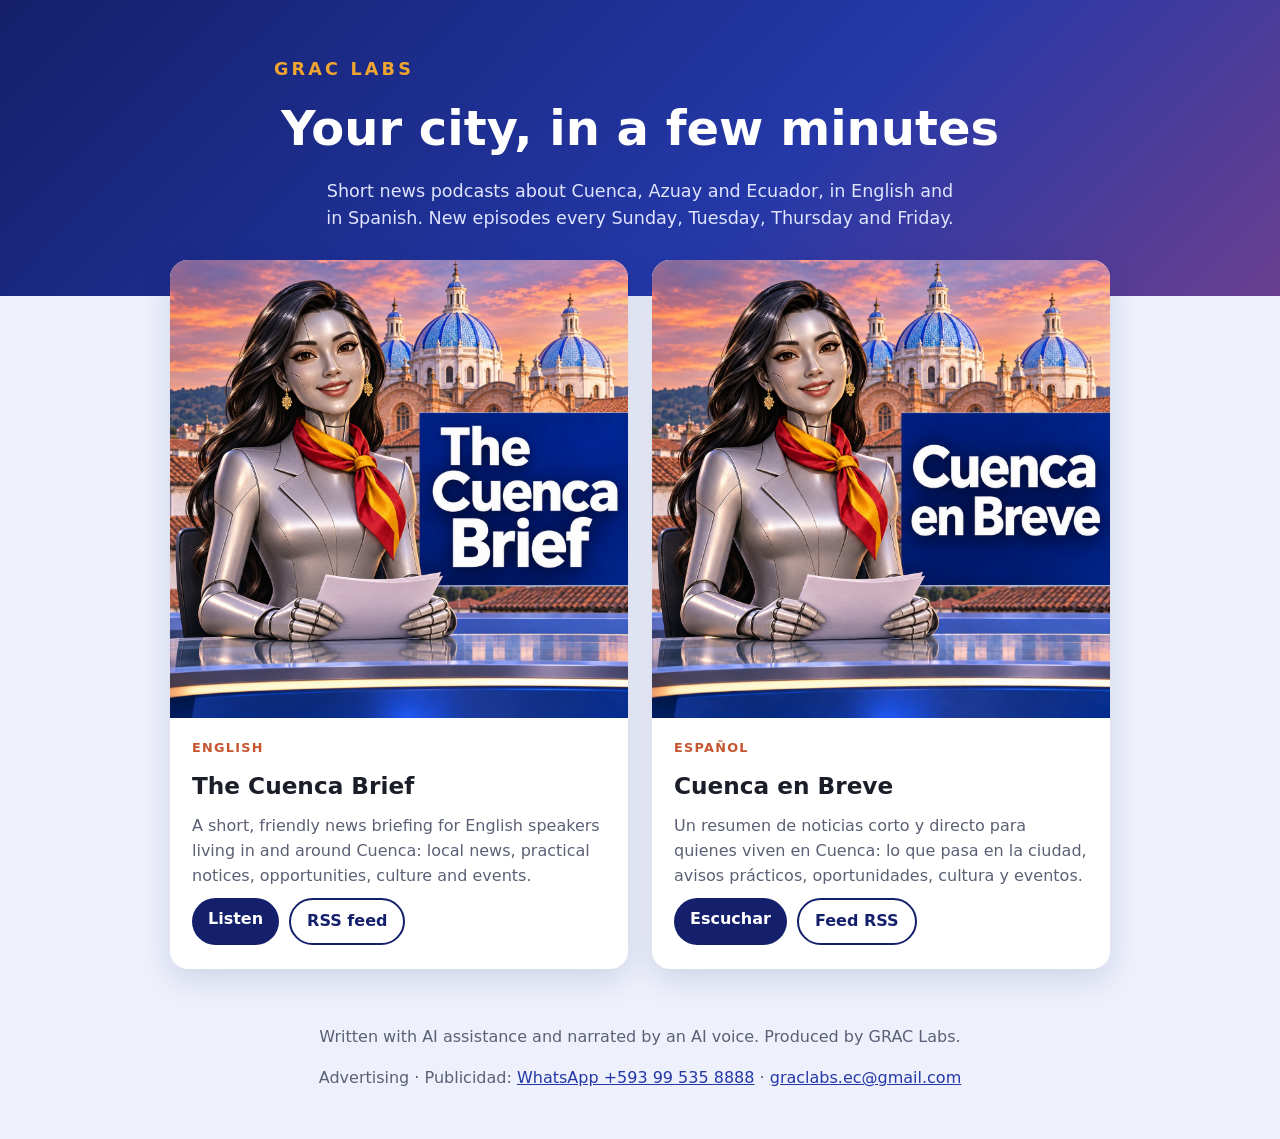
==== index.html @ 5f04819e "Add GRAC Labs podcast site, feed builder and production tools Co-Authored-By: Claude Opus 5.5 <norep" ====
<!DOCTYPE html>
<html lang="en">
<head>
<meta charset="utf-8">
<meta name="viewport" content="width=device-width, initial-scale=1">
<title>GRAC Labs · Podcasts from Cuenca, Ecuador</title>
<meta name="description" content="GRAC Labs produces The Cuenca Brief and Cuenca en Breve, short news podcasts about Cuenca, Azuay and Ecuador.">
<link rel="stylesheet" href="assets/style.css">
<link rel="icon" href="cuenca-brief/cover.jpg">
</head>
<body>
<section class="hero">
<p class="brand">GRAC Labs</p>
<h1>Your city, in a few minutes</h1>
<p>Short news podcasts about Cuenca, Azuay and Ecuador, in English and in Spanish. New episodes every Sunday, Tuesday, Thursday and Friday.</p>
</section>

<section class="shows">
<article class="card">
<a href="cuenca-brief/"><img src="cuenca-brief/cover.jpg" alt="The Cuenca Brief cover art" width="1400" height="1400"></a>
<div class="body">
<span class="lang">English</span>
<h2>The Cuenca Brief</h2>
<p>A short, friendly news briefing for English speakers living in and around Cuenca: local news, practical notices, opportunities, culture and events.</p>
<div class="actions">
<a class="btn" href="cuenca-brief/">Listen</a>
<a class="btn alt" href="cuenca-brief/feed.xml">RSS feed</a>
</div>
</div>
</article>

<article class="card" lang="es">
<a href="cuenca-en-breve/"><img src="cuenca-en-breve/cover.jpg" alt="Portada de Cuenca en Breve" width="1400" height="1400"></a>
<div class="body">
<span class="lang">Español</span>
<h2>Cuenca en Breve</h2>
<p>Un resumen de noticias corto y directo para quienes viven en Cuenca: lo que pasa en la ciudad, avisos prácticos, oportunidades, cultura y eventos.</p>
<div class="actions">
<a class="btn" href="cuenca-en-breve/">Escuchar</a>
<a class="btn alt" href="cuenca-en-breve/feed.xml">Feed RSS</a>
</div>
</div>
</article>
</section>

<section class="contact">
<p>Written with AI assistance and narrated by an AI voice. Produced by GRAC Labs.</p>
<p>Advertising · Publicidad: <a href="https://wa.me/593995358888">WhatsApp +593 99 535 8888</a> · <a href="mailto:graclabs.ec@gmail.com">graclabs.ec@gmail.com</a></p>
</section>
</body>
</html>
---- assets/style.css ----
:root {
  --navy: #14206b;
  --blue: #2438a8;
  --sky: #eef1fb;
  --gold: #f0a530;
  --terracotta: #c4552f;
  --ink: #1b1d29;
  --muted: #5b6075;
  --card: #ffffff;
}
* { box-sizing: border-box; }
body {
  margin: 0;
  font-family: "Segoe UI", system-ui, -apple-system, Roboto, "Helvetica Neue", Arial, sans-serif;
  color: var(--ink);
  background: var(--sky);
  line-height: 1.55;
}
a { color: var(--blue); }
.hero {
  background: linear-gradient(135deg, var(--navy), var(--blue) 60%, #6a3f8f);
  color: #fff;
  padding: 56px 24px 64px;
  text-align: center;
}
.hero .brand { letter-spacing: .18em; text-transform: uppercase; font-weight: 700; color: var(--gold); margin: 0 0 8px; }
.hero h1 { font-size: clamp(2rem, 5vw, 3rem); margin: 0 0 12px; }
.hero p { max-width: 640px; margin: 0 auto; color: #dfe4ff; font-size: 1.1rem; }
.shows {
  max-width: 980px; margin: -36px auto 0; padding: 0 20px 40px;
  display: grid; gap: 24px; grid-template-columns: repeat(auto-fit, minmax(280px, 1fr));
}
.card {
  background: var(--card); border-radius: 18px; overflow: hidden;
  box-shadow: 0 10px 30px rgba(20, 32, 107, .14); display: flex; flex-direction: column;
}
.card img { width: 100%; height: auto; display: block; aspect-ratio: 1 / 1; object-fit: cover; }
.card .body { padding: 20px 22px 24px; display: flex; flex-direction: column; gap: 10px; flex: 1; }
.card h2 { margin: 0; font-size: 1.45rem; }
.card .lang { font-size: .8rem; font-weight: 700; color: var(--terracotta); text-transform: uppercase; letter-spacing: .1em; }
.card p { margin: 0; color: var(--muted); }
.card .actions { margin-top: auto; display: flex; gap: 10px; flex-wrap: wrap; }
.btn {
  display: inline-block; padding: 9px 16px; border-radius: 999px; text-decoration: none; font-weight: 600;
  background: var(--navy); color: #fff;
}
.btn.alt { background: transparent; color: var(--navy); border: 2px solid var(--navy); }
.contact { max-width: 980px; margin: 0 auto 48px; padding: 0 20px; text-align: center; color: var(--muted); }
header.show {
  background: linear-gradient(135deg, var(--navy), var(--blue));
  color: #fff; padding: 28px 24px 32px;
  display: grid; grid-template-columns: auto 1fr; gap: 24px; align-items: center;
  max-width: none;
}
header.show .home { grid-column: 1 / -1; color: var(--gold); text-decoration: none; font-weight: 600; }
header.show img { border-radius: 14px; box-shadow: 0 8px 24px rgba(0,0,0,.3); }
header.show h1 { margin: 0 0 8px; font-size: clamp(1.8rem, 4vw, 2.6rem); }
header.show p { margin: 0 0 8px; color: #dfe4ff; }
header.show .feed a { color: var(--gold); word-break: break-all; }
main { max-width: 820px; margin: 0 auto; padding: 24px 20px 40px; }
.ep { background: var(--card); border-radius: 14px; padding: 18px 20px; margin: 0 0 16px; box-shadow: 0 4px 14px rgba(20, 32, 107, .08); }
.ep h3 { margin: 0 0 4px; }
.ep .meta { margin: 0 0 10px; color: var(--muted); font-size: .9rem; }
.ep audio { width: 100%; }
.ep details { margin-top: 10px; }
.ep summary { cursor: pointer; color: var(--blue); font-weight: 600; }
footer { text-align: center; color: var(--muted); padding: 0 20px 40px; font-size: .9rem; }
@media (max-width: 600px) {
  header.show { grid-template-columns: 1fr; text-align: center; }
  header.show img { margin: 0 auto; width: 180px; height: 180px; }
}
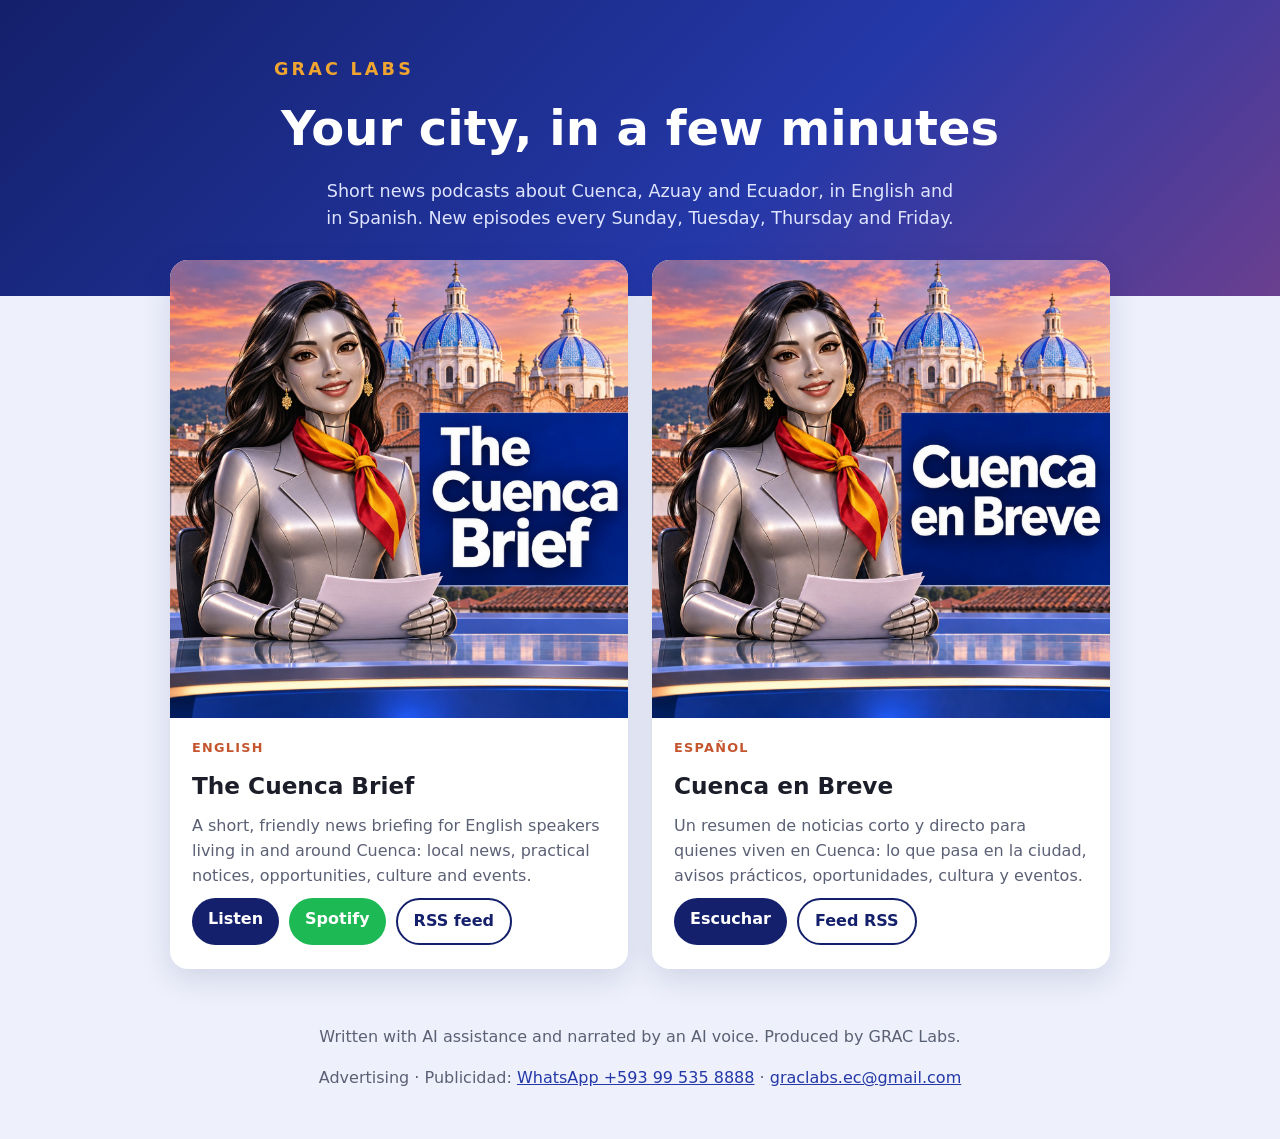
==== commit 7ff05b39: "Rebuild feeds and pages Co-Authored-By: Claude Opus 5.5 <noreply@anthropic.com> Claude-Session: http" ====
--- a/index.html
+++ b/index.html
@@ -24,6 +24,7 @@
 <p>A short, friendly news briefing for English speakers living in and around Cuenca: local news, practical notices, opportunities, culture and events.</p>
 <div class="actions">
 <a class="btn" href="cuenca-brief/">Listen</a>
+<a class="btn spotify" href="https://open.spotify.com/show/4k85HHAMbFI3YRl0Lm7GF2">Spotify</a>
 <a class="btn alt" href="cuenca-brief/feed.xml">RSS feed</a>
 </div>
 </div>
--- a/assets/style.css
+++ b/assets/style.css
@@ -44,6 +44,8 @@
   display: inline-block; padding: 9px 16px; border-radius: 999px; text-decoration: none; font-weight: 600;
   background: var(--navy); color: #fff;
 }
+.btn.spotify { background: #1DB954; color: #fff; }
+.listen { margin: 10px 0 0; }
 .btn.alt { background: transparent; color: var(--navy); border: 2px solid var(--navy); }
 .contact { max-width: 980px; margin: 0 auto 48px; padding: 0 20px; text-align: center; color: var(--muted); }
 header.show {
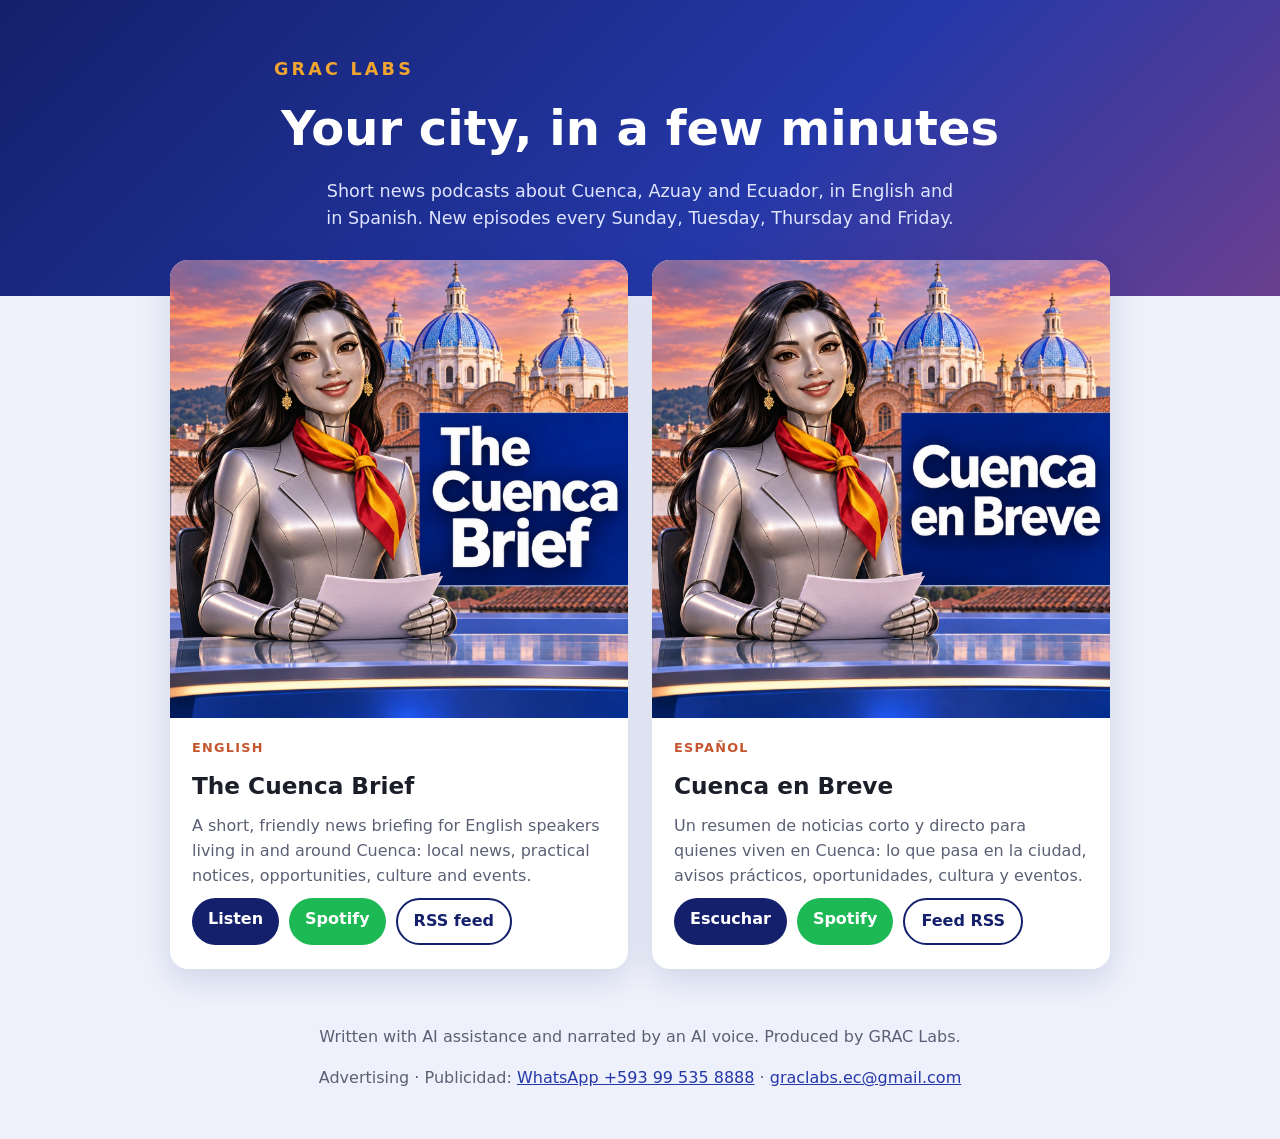
==== commit a105a48d: "Rebuild feeds and pages Co-Authored-By: Claude Opus 5.5 <noreply@anthropic.com> Claude-Session: http" ====
--- a/index.html
+++ b/index.html
@@ -38,6 +38,7 @@
 <p>Un resumen de noticias corto y directo para quienes viven en Cuenca: lo que pasa en la ciudad, avisos prácticos, oportunidades, cultura y eventos.</p>
 <div class="actions">
 <a class="btn" href="cuenca-en-breve/">Escuchar</a>
+<a class="btn spotify" href="https://open.spotify.com/show/3o3nURnLz0GW8mWpZXSPOW">Spotify</a>
 <a class="btn alt" href="cuenca-en-breve/feed.xml">Feed RSS</a>
 </div>
 </div>
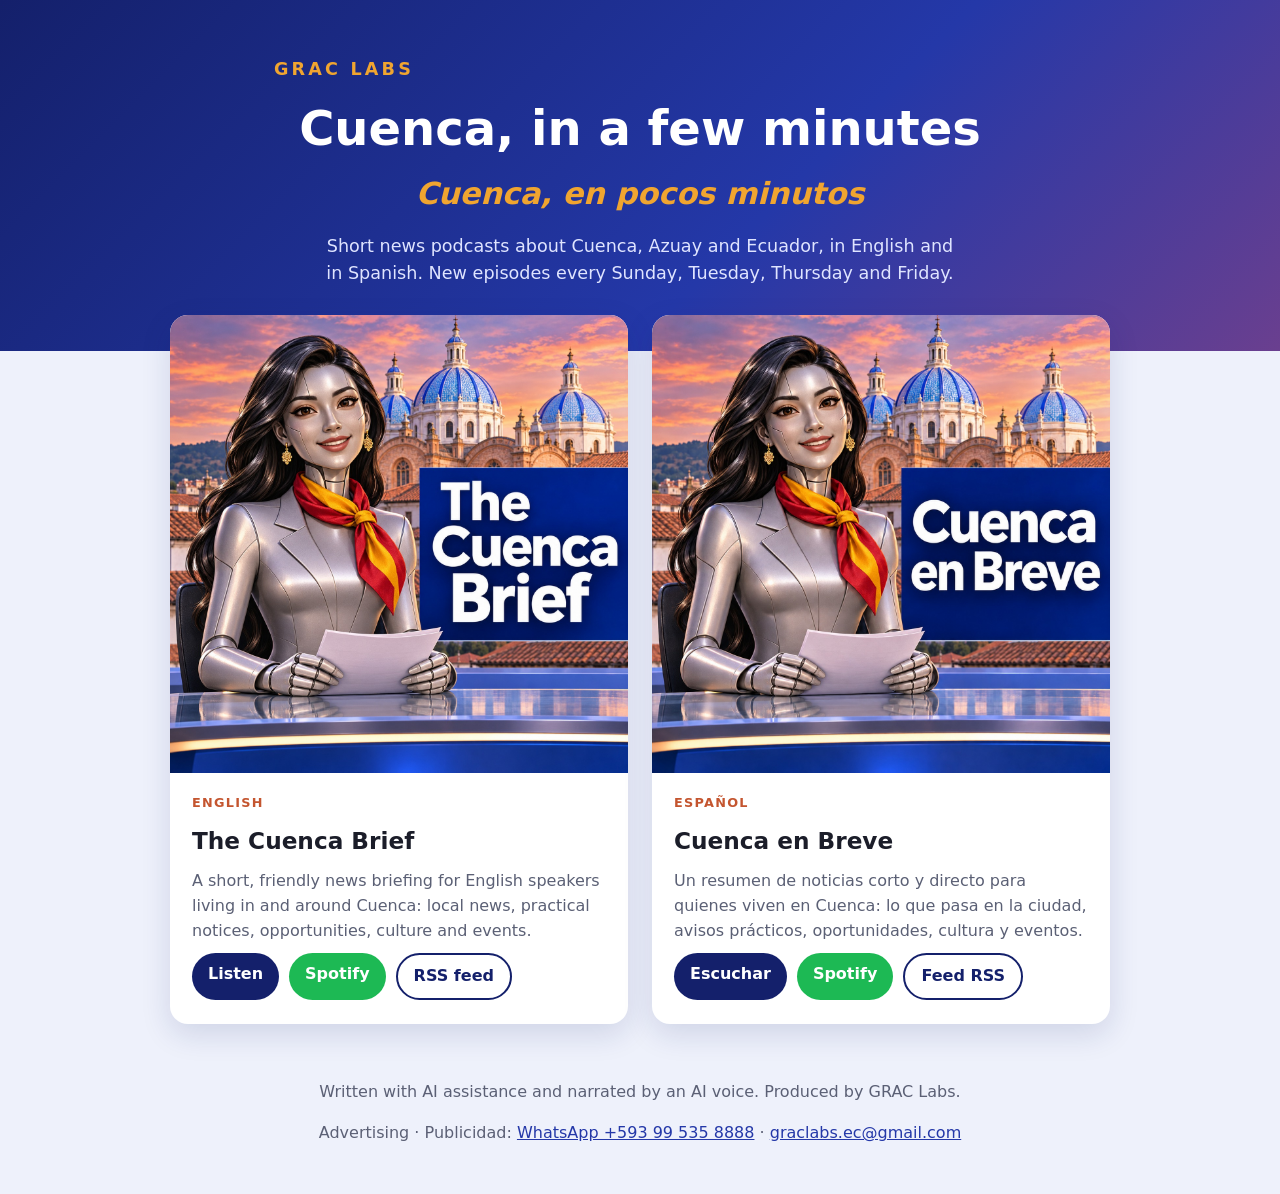
==== commit 3d85f0c1: "Rebuild feeds and pages Co-Authored-By: Claude Opus 5.5 <noreply@anthropic.com> Claude-Session: http" ====
--- a/index.html
+++ b/index.html
@@ -3,7 +3,7 @@
 <head>
 <meta charset="utf-8">
 <meta name="viewport" content="width=device-width, initial-scale=1">
-<title>GRAC Labs · Podcasts from Cuenca, Ecuador</title>
+<title>Cuenca, in a few minutes · Cuenca, en pocos minutos · GRAC Labs</title>
 <meta name="description" content="GRAC Labs produces The Cuenca Brief and Cuenca en Breve, short news podcasts about Cuenca, Azuay and Ecuador.">
 <link rel="stylesheet" href="assets/style.css">
 <link rel="icon" href="cuenca-brief/cover.jpg">
@@ -11,7 +11,8 @@
 <body>
 <section class="hero">
 <p class="brand">GRAC Labs</p>
-<h1>Your city, in a few minutes</h1>
+<h1>Cuenca, in a few minutes</h1>
+<p class="es" lang="es">Cuenca, en pocos minutos</p>
 <p>Short news podcasts about Cuenca, Azuay and Ecuador, in English and in Spanish. New episodes every Sunday, Tuesday, Thursday and Friday.</p>
 </section>
 
--- a/assets/style.css
+++ b/assets/style.css
@@ -25,6 +25,8 @@
 }
 .hero .brand { letter-spacing: .18em; text-transform: uppercase; font-weight: 700; color: var(--gold); margin: 0 0 8px; }
 .hero h1 { font-size: clamp(2rem, 5vw, 3rem); margin: 0 0 12px; }
+.hero h1 { margin-bottom: 4px; }
+.hero p.es { font-size: clamp(1.3rem, 3.2vw, 1.9rem); font-weight: 600; font-style: italic; color: var(--gold); margin: 0 auto 16px; }
 .hero p { max-width: 640px; margin: 0 auto; color: #dfe4ff; font-size: 1.1rem; }
 .shows {
   max-width: 980px; margin: -36px auto 0; padding: 0 20px 40px;
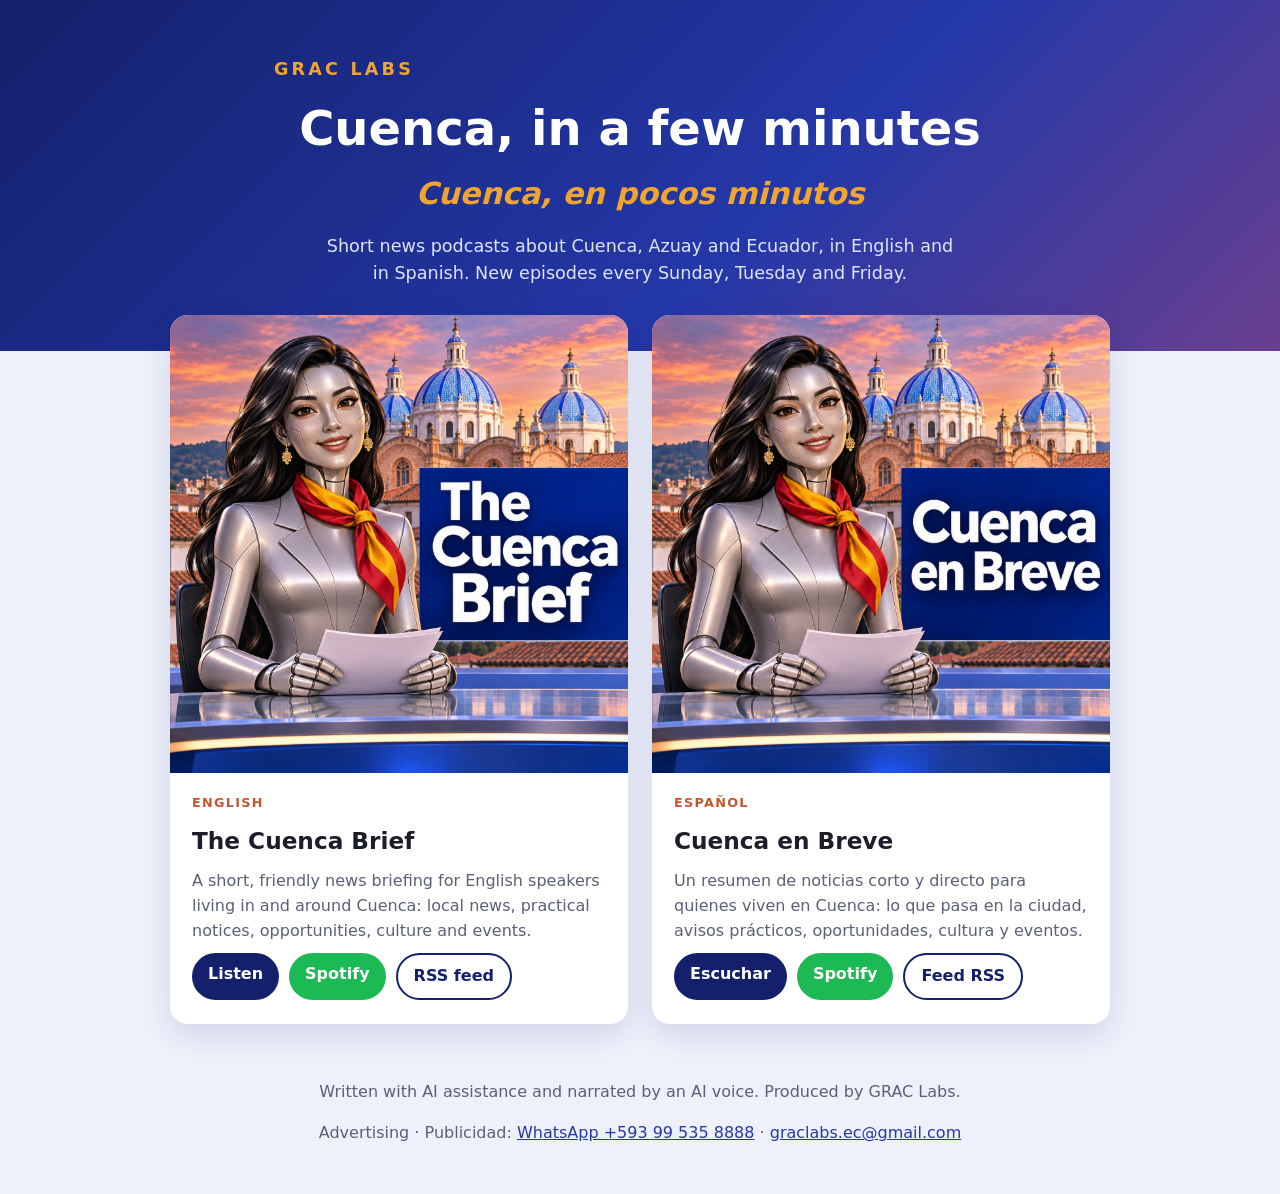
==== commit 32d4defb: "Switch to three episodes a week: Sunday, Tuesday and Friday 6:30 am Thursday and Friday are merged i" ====
--- a/index.html
+++ b/index.html
@@ -13,7 +13,7 @@
 <p class="brand">GRAC Labs</p>
 <h1>Cuenca, in a few minutes</h1>
 <p class="es" lang="es">Cuenca, en pocos minutos</p>
-<p>Short news podcasts about Cuenca, Azuay and Ecuador, in English and in Spanish. New episodes every Sunday, Tuesday, Thursday and Friday.</p>
+<p>Short news podcasts about Cuenca, Azuay and Ecuador, in English and in Spanish. New episodes every Sunday, Tuesday and Friday.</p>
 </section>
 
 <section class="shows">
--- a/assets/style.css
+++ b/assets/style.css
@@ -47,6 +47,8 @@
   background: var(--navy); color: #fff;
 }
 .btn.spotify { background: #1DB954; color: #fff; }
+.btn.platform { background: var(--gold); color: var(--navy); }
+.listen .btn { margin: 0 6px 6px 0; }
 .listen { margin: 10px 0 0; }
 .btn.alt { background: transparent; color: var(--navy); border: 2px solid var(--navy); }
 .contact { max-width: 980px; margin: 0 auto 48px; padding: 0 20px; text-align: center; color: var(--muted); }
